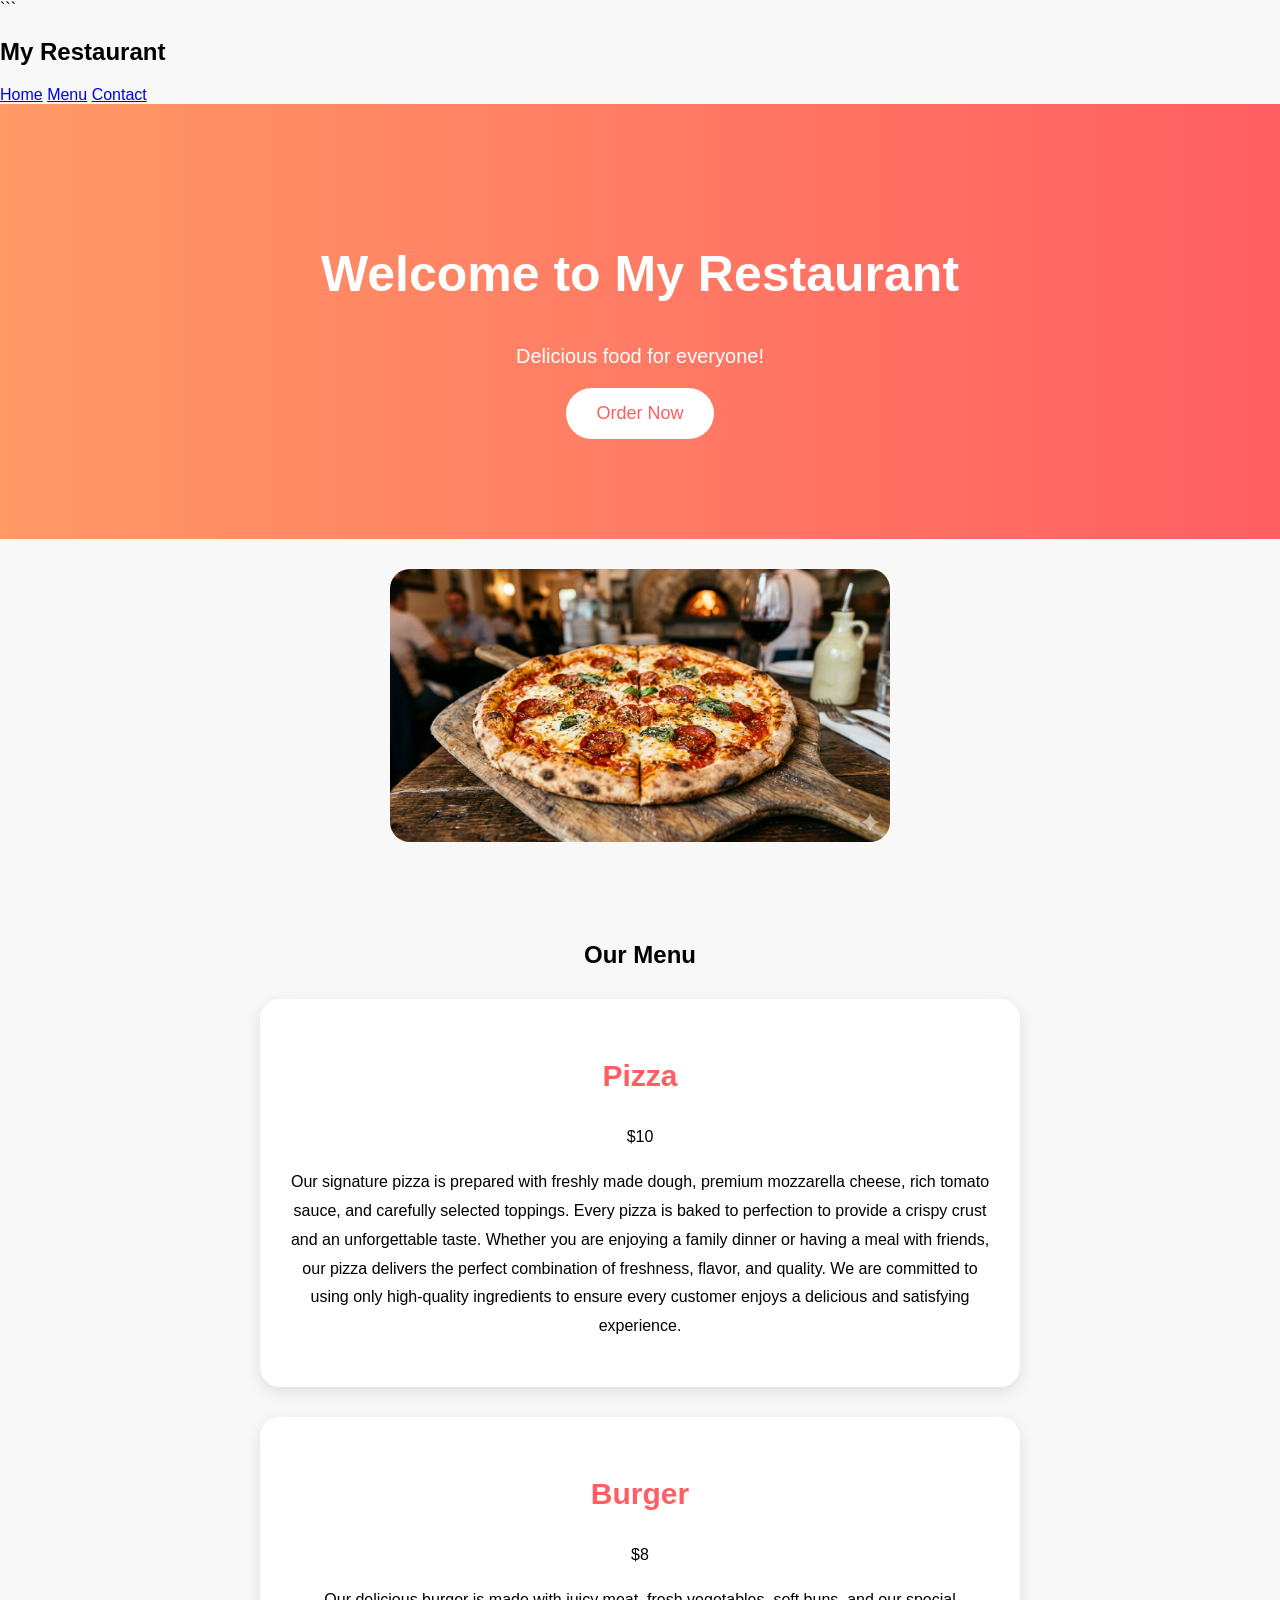
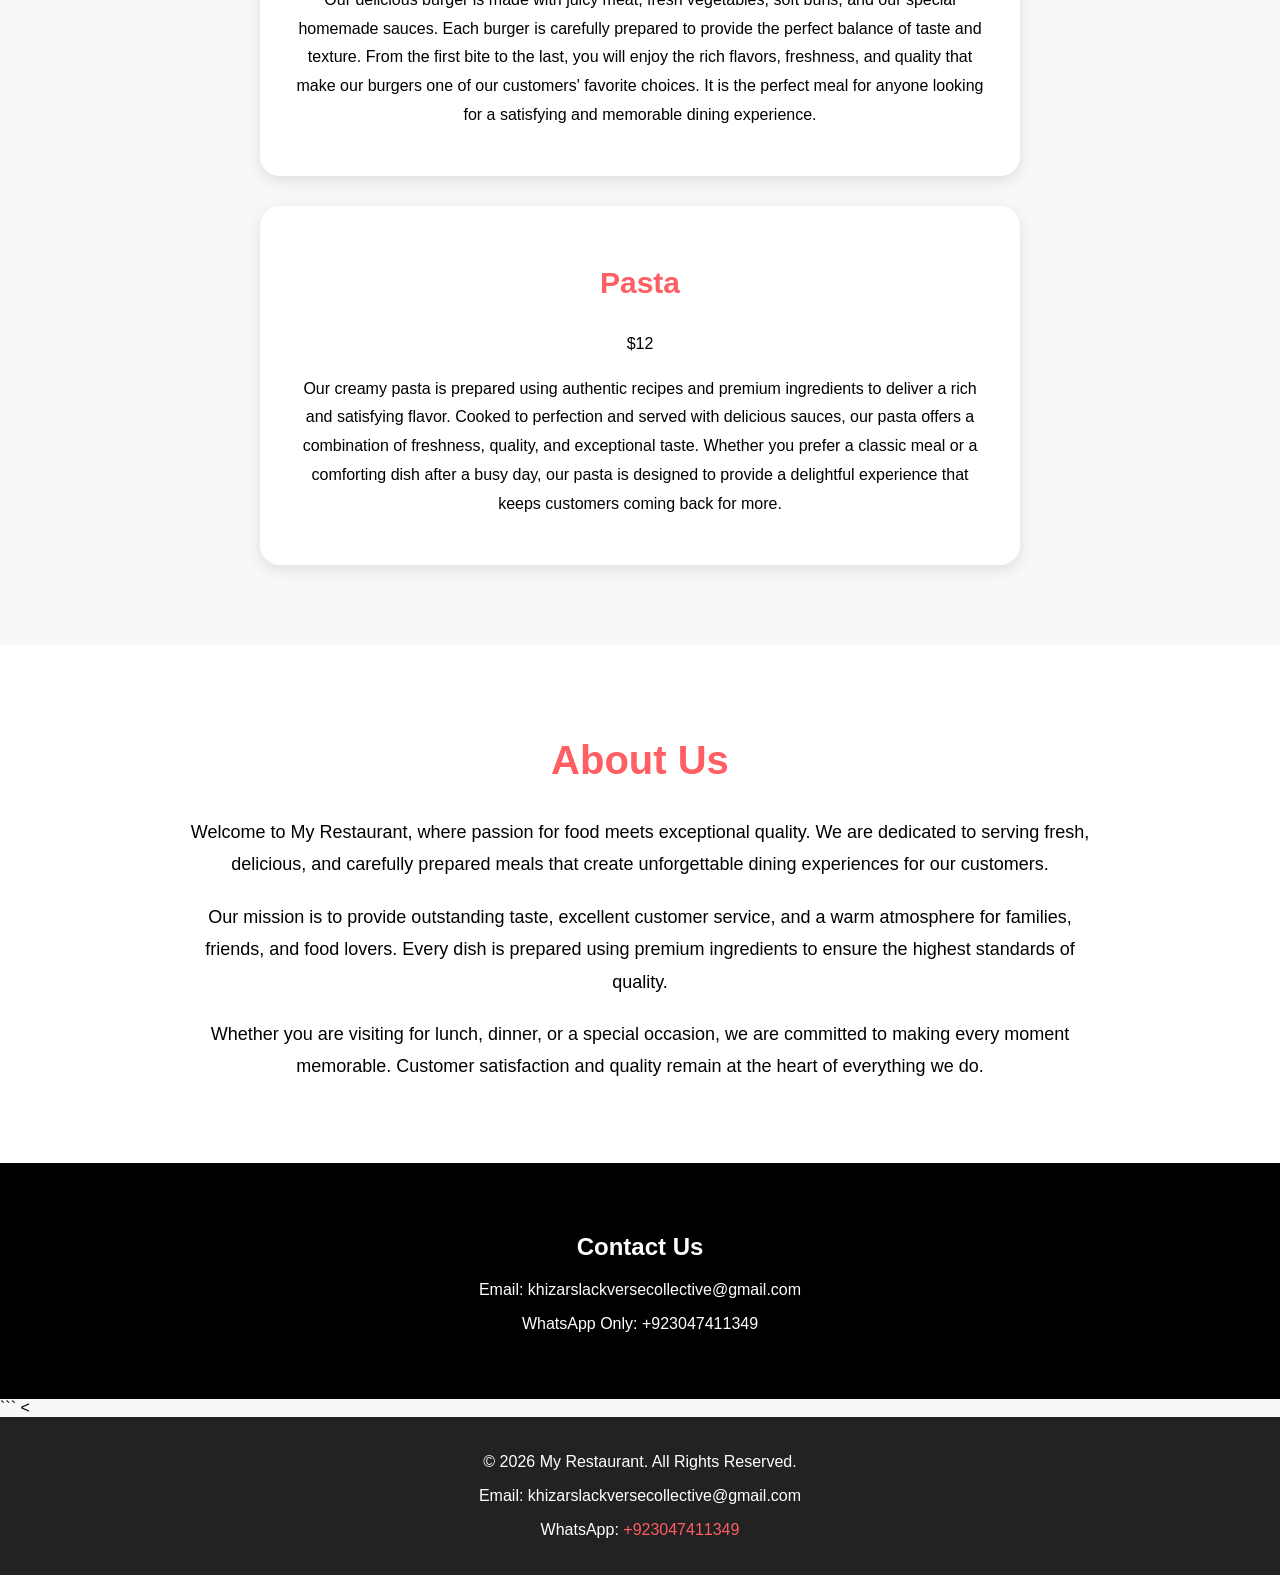
==== index.html @ e348b9e2 "First website commit" ====
<!DOCTYPE html>

<html lang="en">
<head>
    <meta charset="UTF-8">
    <meta name="viewport" content="width=device-width, initial-scale=1.0">
    <title>My Restaurant</title>
    <link rel="stylesheet" href="style.css">
</head>
<body>

```
<!-- Navbar -->
<nav>
    <h2>My Restaurant</h2>
    <div>
        <a href="#">Home</a>
        <a href="#menu">Menu</a>
        <a href="#contact">Contact</a>
    </div>
</nav>

<!-- Hero Section -->
<section class="hero">
    <h1>Welcome to My Restaurant</h1>
    <p>Delicious food for everyone!</p>
    <button>Order Now</button>
</section>

<!-- Pizza Image -->
<center>
    <img src="images/pizza.jpg.png" alt="Pizza" width="400">
</center>

<!-- Menu -->
<section id="menu" class="menu">
    <h2>Our Menu</h2>

    <div class="item">
    <h3>Pizza</h3>
    <p>$10</p>
    <p>
        Our signature pizza is prepared with freshly made dough, premium mozzarella cheese,
        rich tomato sauce, and carefully selected toppings. Every pizza is baked to perfection
        to provide a crispy crust and an unforgettable taste. Whether you are enjoying a family
        dinner or having a meal with friends, our pizza delivers the perfect combination of
        freshness, flavor, and quality. We are committed to using only high-quality ingredients
        to ensure every customer enjoys a delicious and satisfying experience.
    </p>
</div>

   <div class="item">
    <h3>Burger</h3>
    <p>$8</p>
    <p>
        Our delicious burger is made with juicy meat, fresh vegetables, soft buns, and our
        special homemade sauces. Each burger is carefully prepared to provide the perfect balance
        of taste and texture. From the first bite to the last, you will enjoy the rich flavors,
        freshness, and quality that make our burgers one of our customers' favorite choices.
        It is the perfect meal for anyone looking for a satisfying and memorable dining experience.
    </p>
</div>
<div class="item">
    <h3>Pasta</h3>
    <p>$12</p>
    <p>
        Our creamy pasta is prepared using authentic recipes and premium ingredients to deliver
        a rich and satisfying flavor. Cooked to perfection and served with delicious sauces,
        our pasta offers a combination of freshness, quality, and exceptional taste. Whether
        you prefer a classic meal or a comforting dish after a busy day, our pasta is designed
        to provide a delightful experience that keeps customers coming back for more.
    </p>
</div>
</section>
<section class="about">
    <h2>About Us</h2>

    <p>
        Welcome to My Restaurant, where passion for food meets exceptional quality.
        We are dedicated to serving fresh, delicious, and carefully prepared meals
        that create unforgettable dining experiences for our customers.
    </p>

    <p>
        Our mission is to provide outstanding taste, excellent customer service,
        and a warm atmosphere for families, friends, and food lovers. Every dish
        is prepared using premium ingredients to ensure the highest standards of quality.
    </p>

    <p>
        Whether you are visiting for lunch, dinner, or a special occasion, we are
        committed to making every moment memorable. Customer satisfaction and quality
        remain at the heart of everything we do.
    </p>
</section>
<!-- Contact -->
    <section id="contact" class="contact">
    <h2>Contact Us</h2>
    <p>Email: khizarslackversecollective@gmail.com</p>
    <p>WhatsApp Only: +923047411349</p>
</section>

<script src="script.js"></script>
```
<
</footer>
<footer>
    <p>© 2026 My Restaurant. All Rights Reserved.</p>

    <p>Email: khizarslackversecollective@gmail.com</p>

    <p>
        WhatsApp:
        <a href="https://wa.me/923047411349">+923047411349</a>
    </p>
</footer>
</body>
</html>
---- style.css ----
body {
    margin: 0;
    font-family: Arial, sans-serif;
    background-color: #f8f8f8;
}

.hero {
    text-align: center;
    padding: 100px 20px;
    background: linear-gradient(to right, #ff9966, #ff5e62);
    color: white;
}

.hero h1 {
    font-size: 50px;
}

.hero p {
    font-size: 20px;
}

button {
    background: white;
    color: #ff5e62;
    border: none;
    padding: 15px 30px;
    border-radius: 30px;
    font-size: 18px;
    cursor: pointer;
}

button:hover {
    background: black;
    color: white;
}

img {
    display: block;
    margin: 30px auto;
    border-radius: 20px;
    width: 500px;
    max-width: 90%;
}

.menu {
    text-align: center;
    padding: 50px 20px;
}

.item {
    background: white;
    width: 80%;
    max-width: 700px;
    margin: 30px auto;
    padding: 30px;
    border-radius: 20px;
    box-shadow: 0 5px 15px rgba(0,0,0,0.1);
}

.item h3 {
    color: #ff5e62;
    font-size: 30px;
}

.item p {
    line-height: 1.8;
}

.contact {
    background: black;
    color: white;
    text-align: center;
    padding: 50px;
}
.about {
    background: white;
    padding: 60px 30px;
    text-align: center;
}

.about h2 {
    color: #ff5e62;
    font-size: 40px;
}

.about p {
    max-width: 900px;
    margin: 20px auto;
    line-height: 1.8;
    font-size: 18px;
}
footer {
    background: #222;
    color: white;
    text-align: center;
    padding: 20px;
    font-size: 16px;
}
footer a {
    color: #ff5e62;
    text-decoration: none;
}

footer a:hover {
    color: white;
}
@media (max-width: 768px) {

    .hero h1 {
        font-size: 35px;
    }

    .item {
        width: 90%;
    }

    img {
        width: 90%;
    }

    .about h2 {
        font-size: 30px;
    }

    .about p {
        font-size: 16px;
    }

}
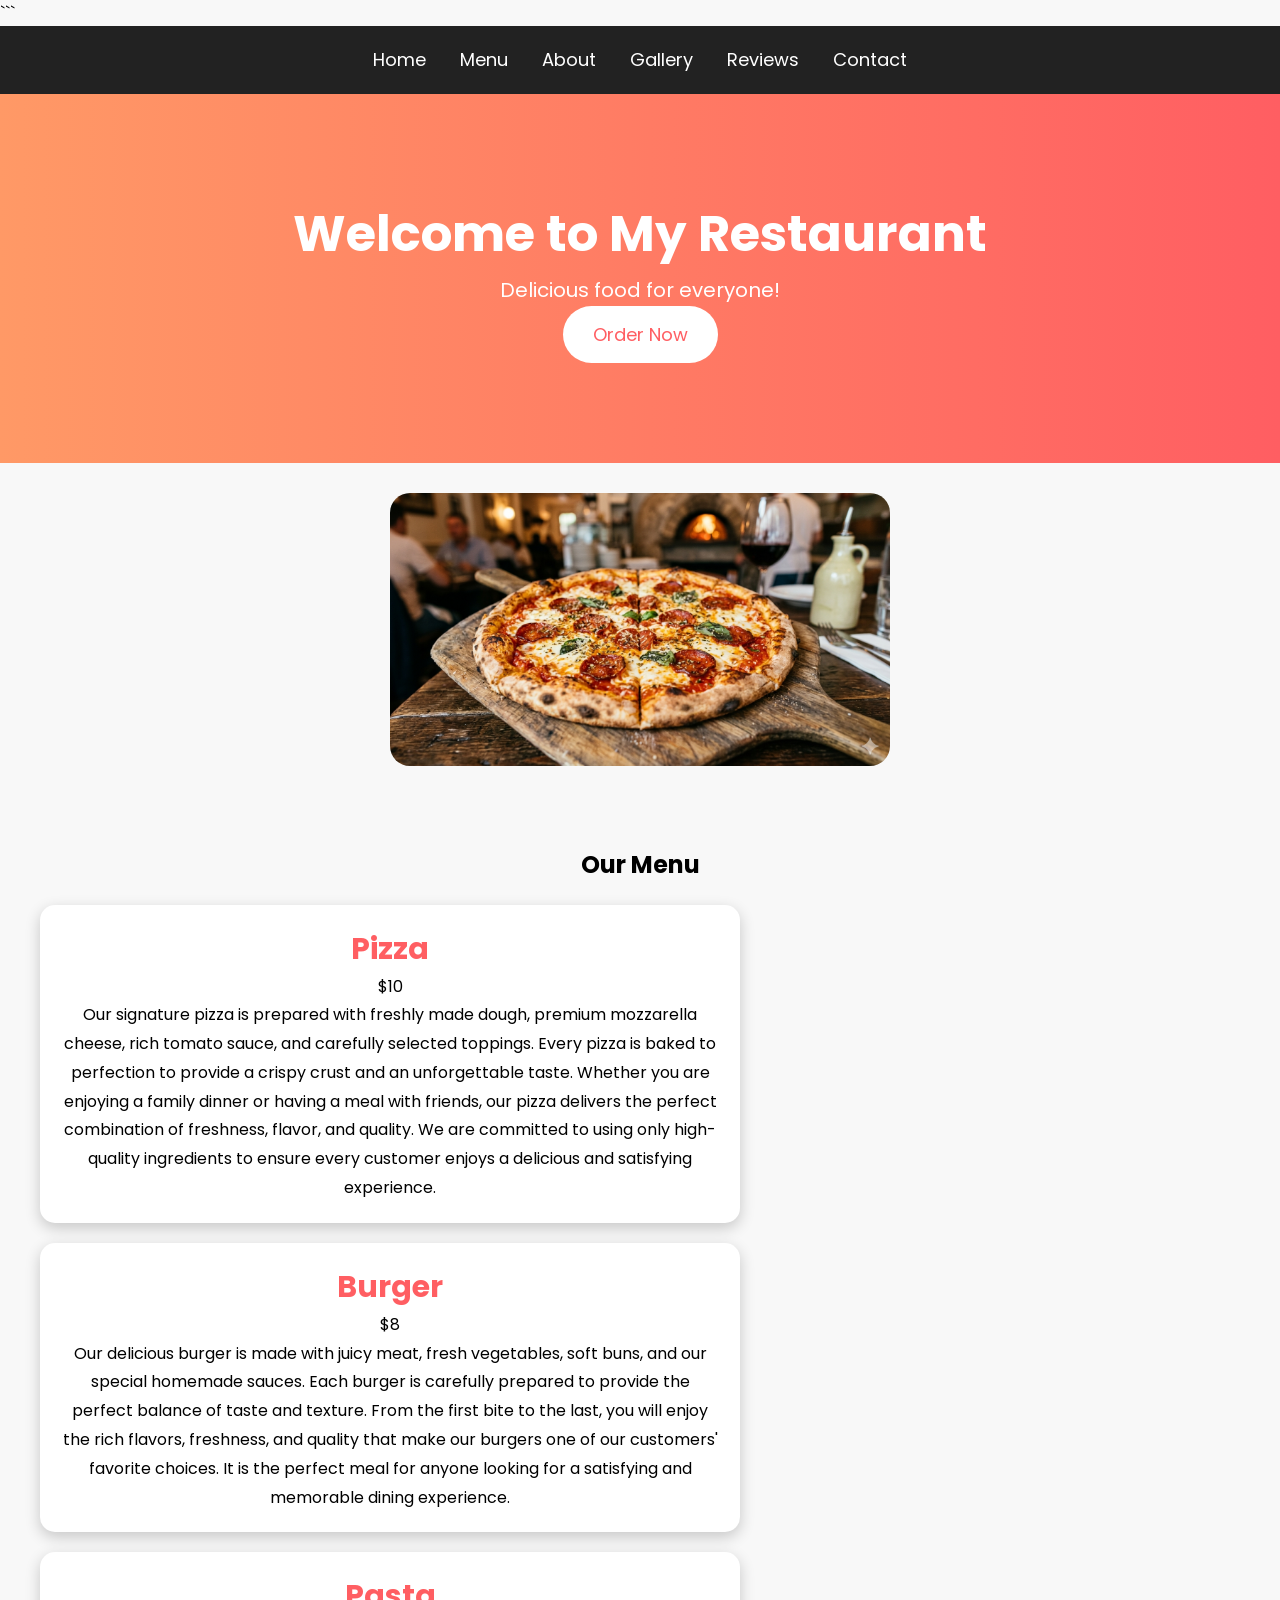
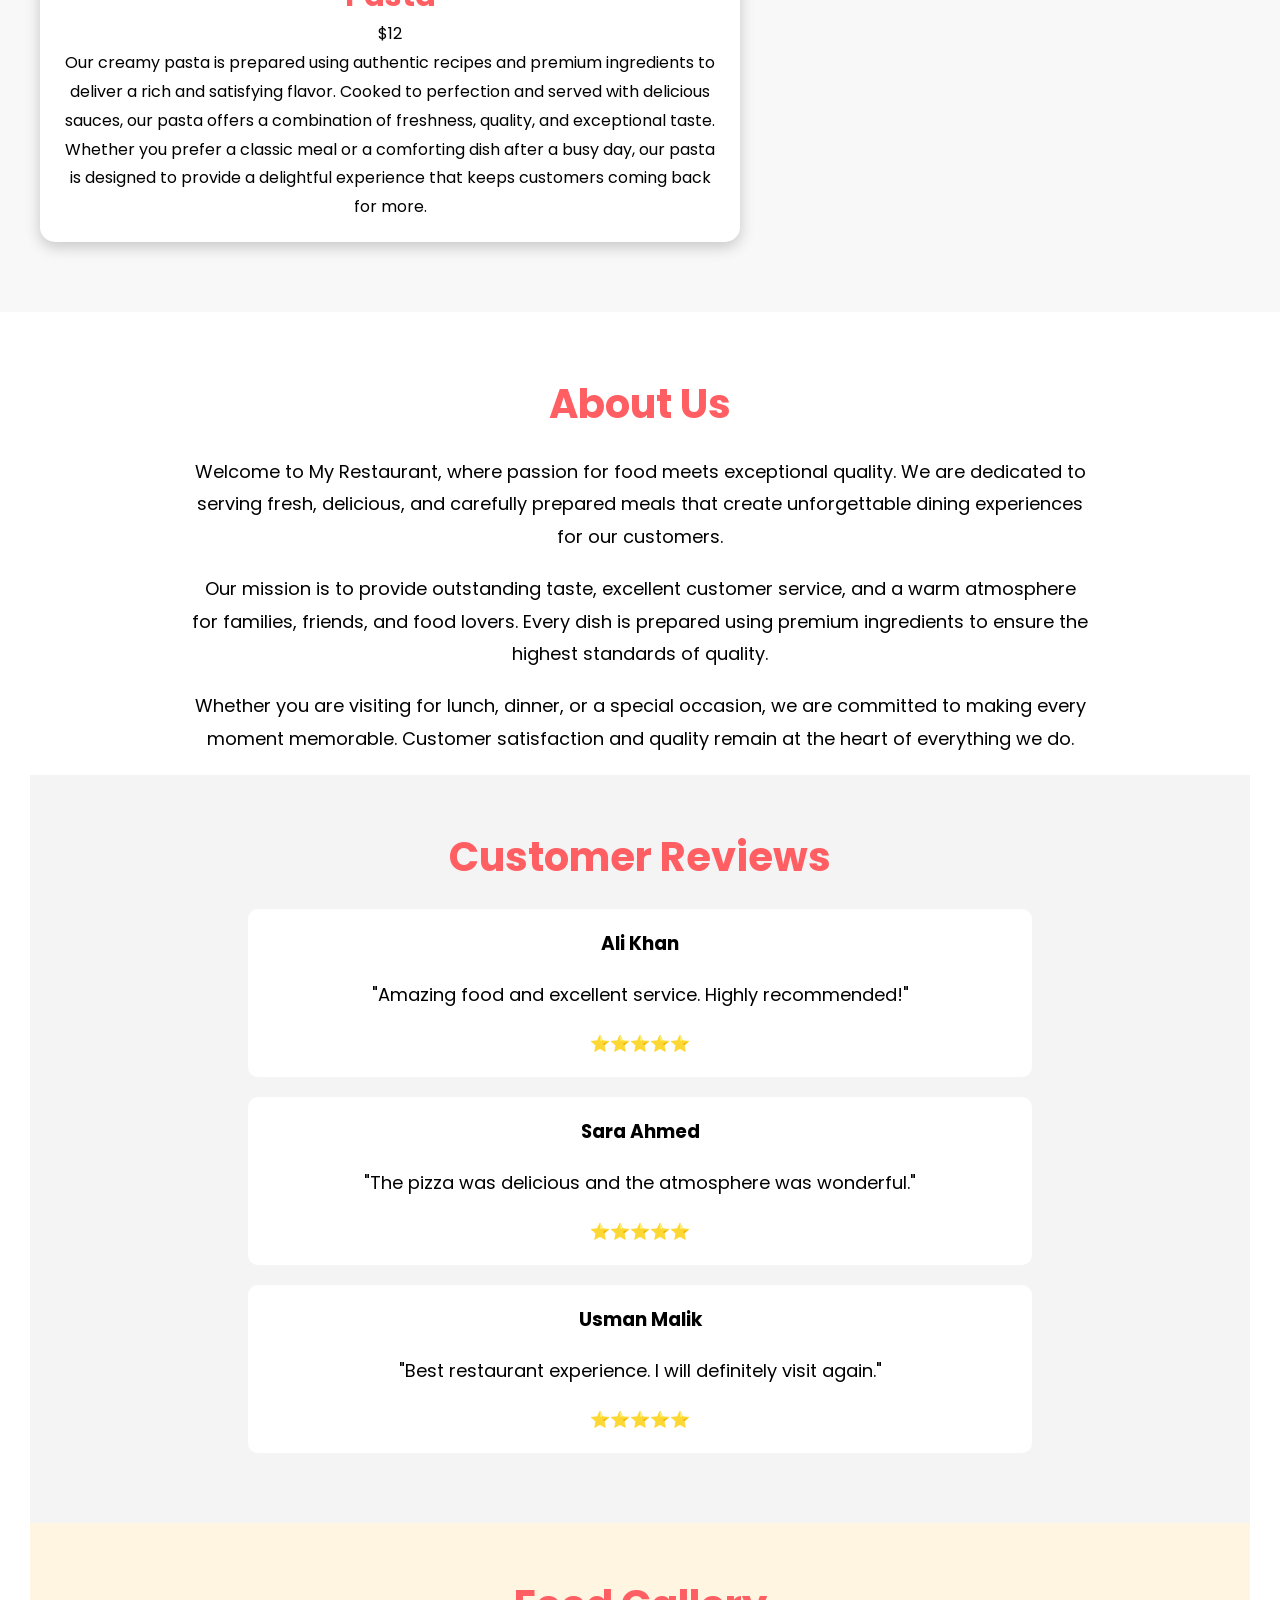
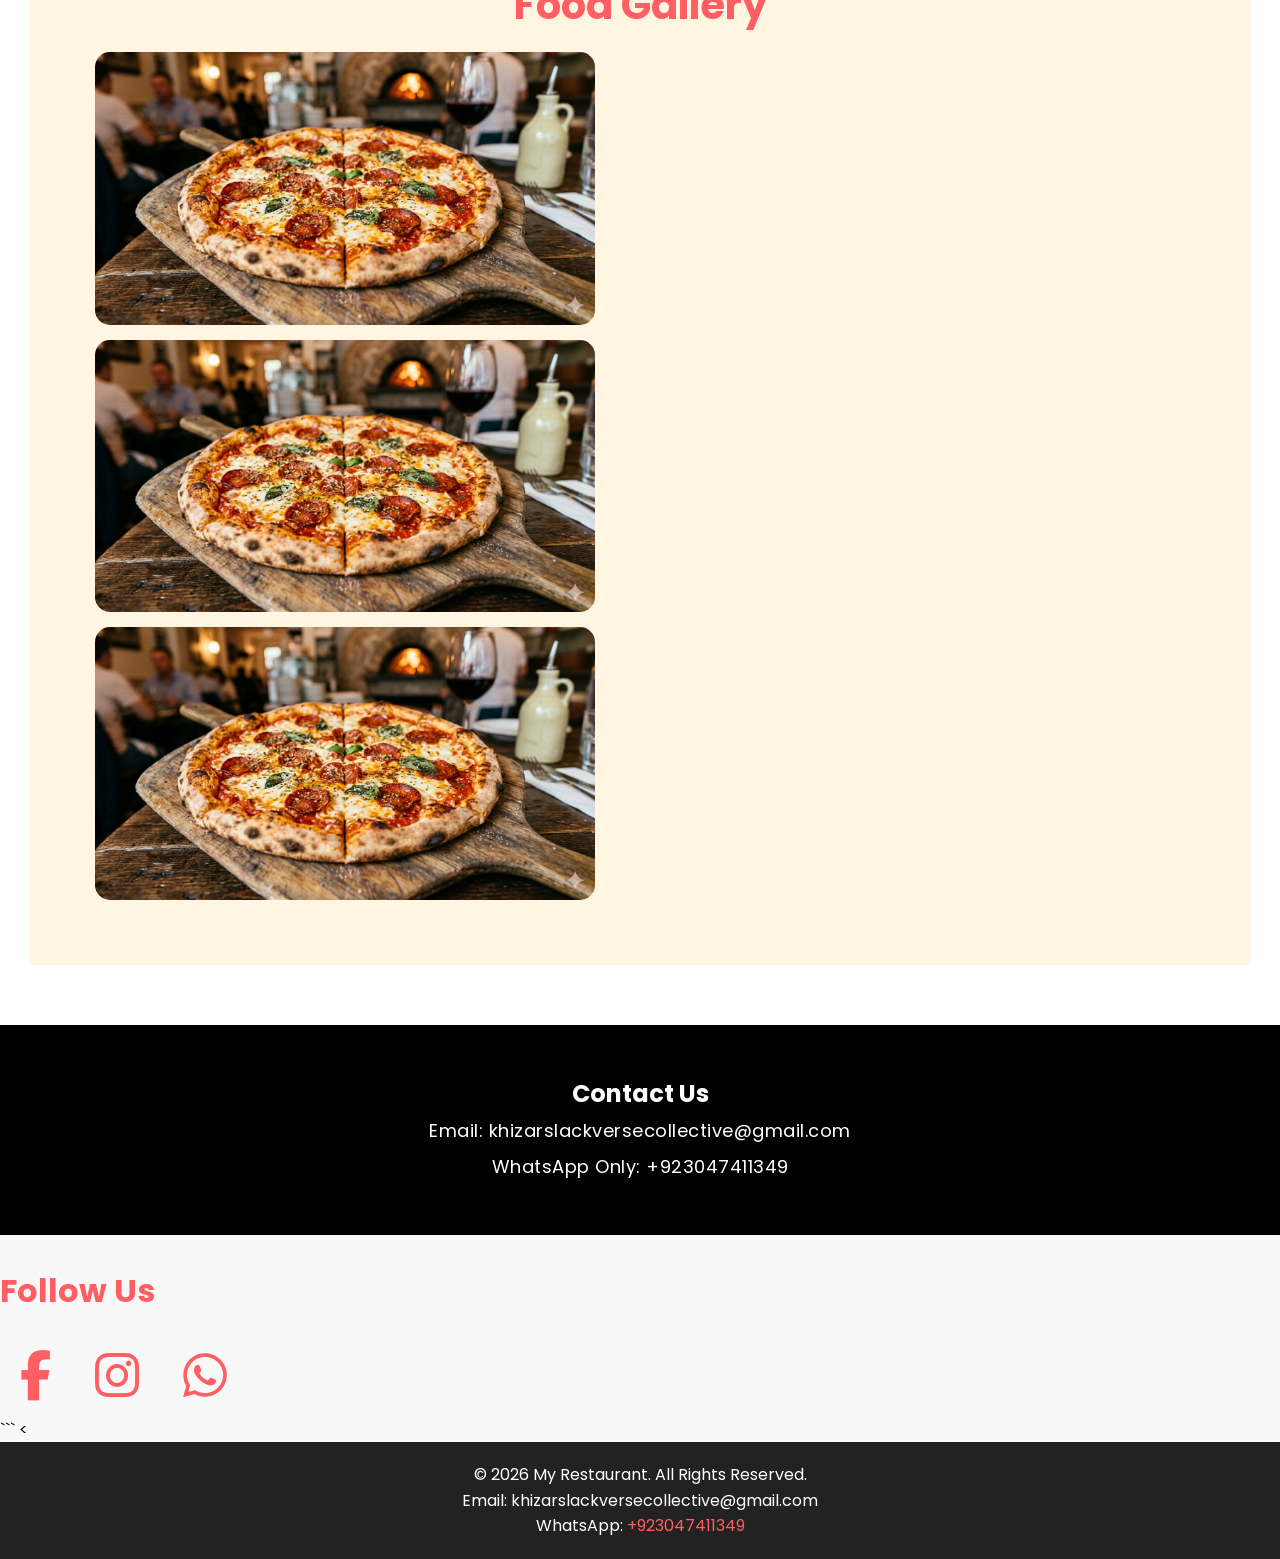
==== commit a3c50820: "Final restaurant website improvements" ====
--- a/index.html
+++ b/index.html
@@ -6,18 +6,22 @@
     <meta name="viewport" content="width=device-width, initial-scale=1.0">
     <title>My Restaurant</title>
     <link rel="stylesheet" href="style.css">
+    <link rel="preconnect" href="https://fonts.googleapis.com">
+<link rel="preconnect" href="https://fonts.gstatic.com" crossorigin>
+<link href="https://fonts.googleapis.com/css2?family=Poppins:wght@300;400;500;600;700&display=swap" rel="stylesheet">
+<link rel="stylesheet" href="https://cdnjs.cloudflare.com/ajax/libs/font-awesome/6.5.1/css/all.min.css">
 </head>
 <body>
 
 ```
 <!-- Navbar -->
 <nav>
-    <h2>My Restaurant</h2>
-    <div>
-        <a href="#">Home</a>
-        <a href="#menu">Menu</a>
-        <a href="#contact">Contact</a>
-    </div>
+    <a href="#">Home</a>
+    <a href="#menu">Menu</a>
+    <a href="#about">About</a>
+    <a href="#gallery">Gallery</a>
+    <a href="#reviews">Reviews</a>
+    <a href="#contact">Contact</a>
 </nav>
 
 <!-- Hero Section -->
@@ -72,7 +76,7 @@
     </p>
 </div>
 </section>
-<section class="about">
+<section id="about" class="about">
     <h2>About Us</h2>
 
     <p>
@@ -92,6 +96,35 @@
         committed to making every moment memorable. Customer satisfaction and quality
         remain at the heart of everything we do.
     </p>
+    <section class="reviews" id="reviews">
+    <h2>Customer Reviews</h2>
+
+    <div class="review">
+        <h3>Ali Khan</h3>
+        <p>"Amazing food and excellent service. Highly recommended!"</p>
+        ⭐⭐⭐⭐⭐
+    </div>
+    
+
+    <div class="review">
+        <h3>Sara Ahmed</h3>
+        <p>"The pizza was delicious and the atmosphere was wonderful."</p>
+        ⭐⭐⭐⭐⭐
+    </div>
+
+    <div class="review">
+        <h3>Usman Malik</h3>
+        <p>"Best restaurant experience. I will definitely visit again."</p>
+        ⭐⭐⭐⭐⭐
+    </div>
+</section>
+<section class="gallery" id="gallery">
+    <h2>Food Gallery</h2>
+
+    <img src="images/pizza.jpg.png" width="250">
+    <img src="images/pizza.jpg.png" width="250">
+    <img src="images/pizza.jpg.png" width="250">
+</section>
 </section>
 <!-- Contact -->
     <section id="contact" class="contact">
@@ -99,6 +132,22 @@
     <p>Email: khizarslackversecollective@gmail.com</p>
     <p>WhatsApp Only: +923047411349</p>
 </section>
+<h3 class="social-heading">Follow Us</h3>
+
+<div class="social-links">
+    <a href="https://facebook.com" target="_blank">
+        <i class="fab fa-facebook-f"></i>
+    </a>
+
+    <a href="https://instagram.com" target="_blank">
+        <i class="fab fa-instagram"></i>
+    </a>
+
+    <a href="https://wa.me/923047411349" target="_blank">
+        <i class="fab fa-whatsapp"></i>
+    </a>
+</div>
+</div>
 
 <script src="script.js"></script>
 ```
--- a/style.css
+++ b/style.css
@@ -1,8 +1,18 @@
-body {
+* {
     margin: 0;
-    font-family: Arial, sans-serif;
+    padding: 0;
+    box-sizing: border-box;
+    font-family: 'Poppins', sans-serif;
+}
+html {
+    scroll-behavior: smooth;
+}
+    body {
+    margin: 0;
     background-color: #f8f8f8;
-}
+    font-family: 'Poppins', sans-serif;
+}
+
 
 .hero {
     text-align: center;
@@ -126,4 +136,147 @@
         font-size: 16px;
     }
 
+}
+.reviews {
+    text-align: center;
+    padding: 50px;
+    background-color: #f4f4f4;
+}
+
+.review {
+    background: white;
+    padding: 20px;
+    margin: 20px auto;
+    width: 70%;
+    border-radius: 10px;
+}
+.gallery {
+    text-align: center;
+    padding: 50px;
+    background-color: #fff5e1;
+}
+
+.gallery img {
+    margin: 15px;
+    border-radius: 15px;
+}
+.item {
+    background: white;
+    padding: 20px;
+    margin: 20px;
+    border-radius: 15px;
+    box-shadow: 0 5px 15px rgba(0,0,0,0.2);
+    transition: 0.3s;
+}
+
+.item:hover {
+    transform: scale(1.05);
+}
+nav {
+    background: #222;
+    padding: 20px;
+    text-align: center;
+}
+
+nav a {
+    color: white;
+    text-decoration: none;
+    margin: 15px;
+    font-size: 18px;
+    transition: 0.3s;
+}
+
+nav a:hover {
+    color: #ff5e62;
+}
+button {
+    background: white;
+    color: #ff5e62;
+    border: none;
+    padding: 15px 30px;
+    border-radius: 30px;
+    font-size: 18px;
+    cursor: pointer;
+    transition: 0.3s;
+}
+
+button:hover {
+    background: black;
+    color: white;
+    transform: scale(1.1);
+}
+body {
+    margin: 0;
+    background-color: #f8f8f8;
+    font-family: 'Poppins', sans-serif;
+    line-height: 1.6;
+}
+.contact h2,
+.contact h3,
+.contact p,
+.contact a {
+    font-family: 'Poppins', sans-serif;
+}
+
+.contact h3 {
+    font-size: 28px;
+    color: #ff5e62;
+    margin-top: 20px;
+}
+
+.contact p {
+    font-size: 18px;
+    line-height: 1.8;
+}
+
+.contact a {
+    color: white;
+    text-decoration: none;
+}
+
+.contact a:hover {
+    color: #ff5e62;
+}
+.contact h3 {
+    font-size: 30px;
+    color: #ff5e62;
+    font-weight: 600;
+    margin-top: 30px;
+}
+
+.contact p {
+    font-size: 18px;
+    line-height: 2;
+    letter-spacing: 0.5px;
+}
+
+.contact p:hover {
+    color: #ff5e62;
+    transition: 0.3s;
+}
+.social-heading {
+    color: #ff5e62;
+    font-size: 32px;
+    font-weight: 700;
+    margin-top: 30px;
+    margin-bottom: 20px;
+}
+
+.social-text {
+    font-size: 60px;
+    font-weight: 500;
+    letter-spacing: 1px;
+    margin: 15px 0;
+}
+.social-links a {
+    display: inline-block;
+    margin: 0 20px;
+    font-size: 50px;
+    color: #ff5e62;
+    transition: 0.3s;
+}
+
+.social-links a:hover {
+    color: #5e69ff;
+    transform: scale(1.2);
 }
